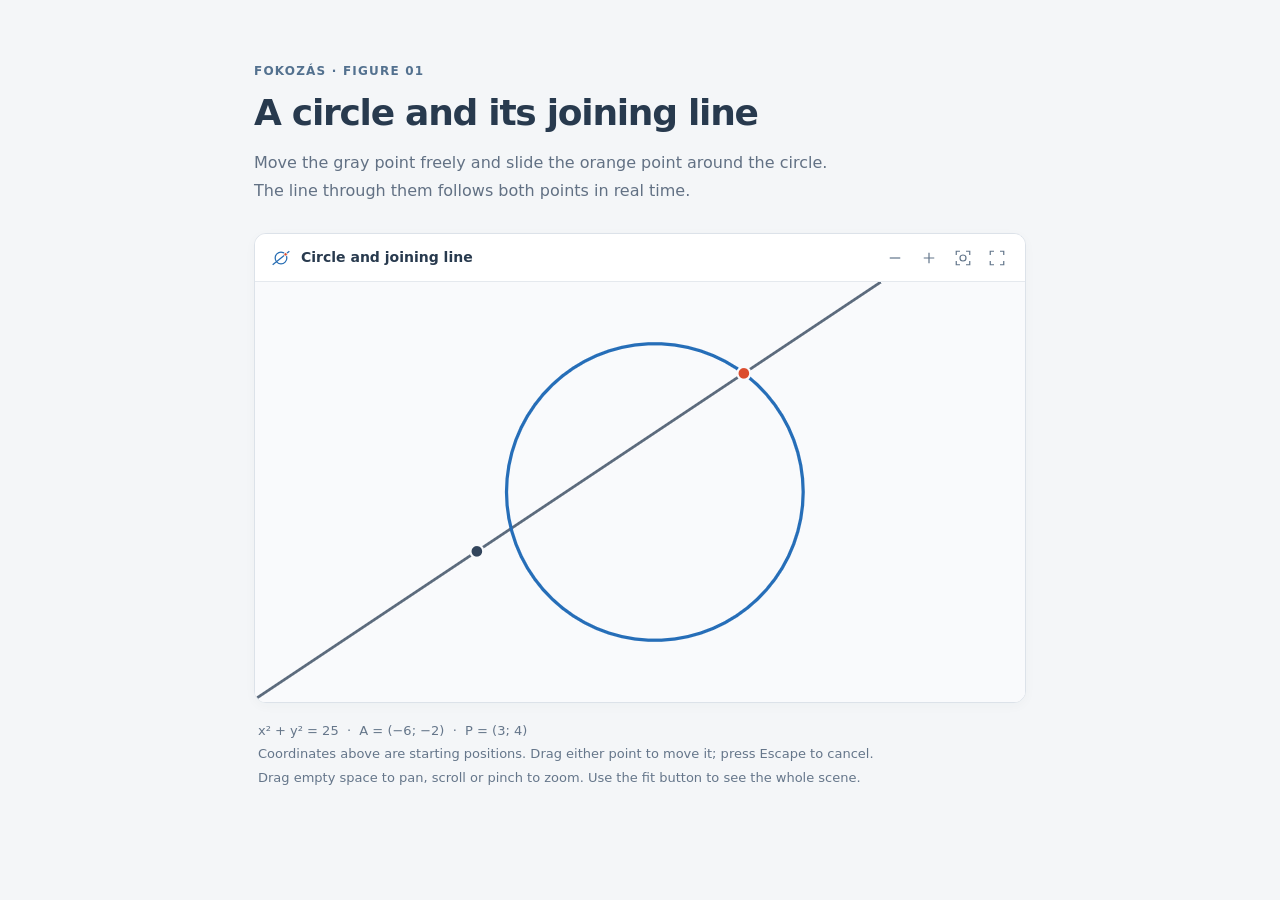
==== index.html @ 8edcafea "Publish initial interactive web demo snapshot" ====
<!doctype html>
<html lang="en">
<head>
  <meta charset="utf-8">
  <meta name="viewport" content="width=device-width, initial-scale=1">
  <title>Fokozás · Geometry figure</title>
  <script src="fokozas-widget.js" defer></script>
  <style>
    * { box-sizing: border-box; }
    body { margin: 0; background: #f4f6f8; color: #283a4e; font-family: system-ui, sans-serif; }
    main { max-width: 820px; margin: 0 auto; padding: 64px 24px 48px; }
    .eyebrow { margin: 0 0 14px; color: #53718f; font-size: 12px; font-weight: 650; letter-spacing: .1em; }
    h1 { margin: 0 0 16px; font-size: clamp(26px, 4vw, 36px); font-weight: 600; letter-spacing: -.035em; }
    .intro { max-width: 600px; margin: 0 0 28px; color: #627184; font-size: 16px; line-height: 1.75; }
    figure { margin: 0; }
    fokozas-viewport { --fokozas-height: clamp(320px, 56vw, 470px); }
    figcaption { padding: 16px 4px 0; font-size: 13px; line-height: 1.8; color: #65768a; }
    .equation { white-space: nowrap; }
    @media (max-width: 500px) { main { padding: 32px 16px; } }
  </style>
</head>
<body>
  <main>
    <p class="eyebrow">FOKOZÁS · FIGURE 01</p>
    <h1>A circle and its joining line</h1>
    <p class="intro">Move the gray point freely and slide the orange point around the circle. The line through them follows both points in real time.</p>
    <figure>
      <fokozas-viewport label="Circle and joining line"></fokozas-viewport>
      <figcaption>
        <span class="equation">x² + y² = 25</span> &nbsp;·&nbsp;
        <span class="equation">A = (−6; −2)</span> &nbsp;·&nbsp;
        <span class="equation">P = (3; 4)</span>
        <br>Coordinates above are starting positions. Drag either point to move it; press Escape to cancel.
        <br>Drag empty space to pan, scroll or pinch to zoom. Use the fit button to see the whole scene.
      </figcaption>
    </figure>
  </main>
</body>
</html>
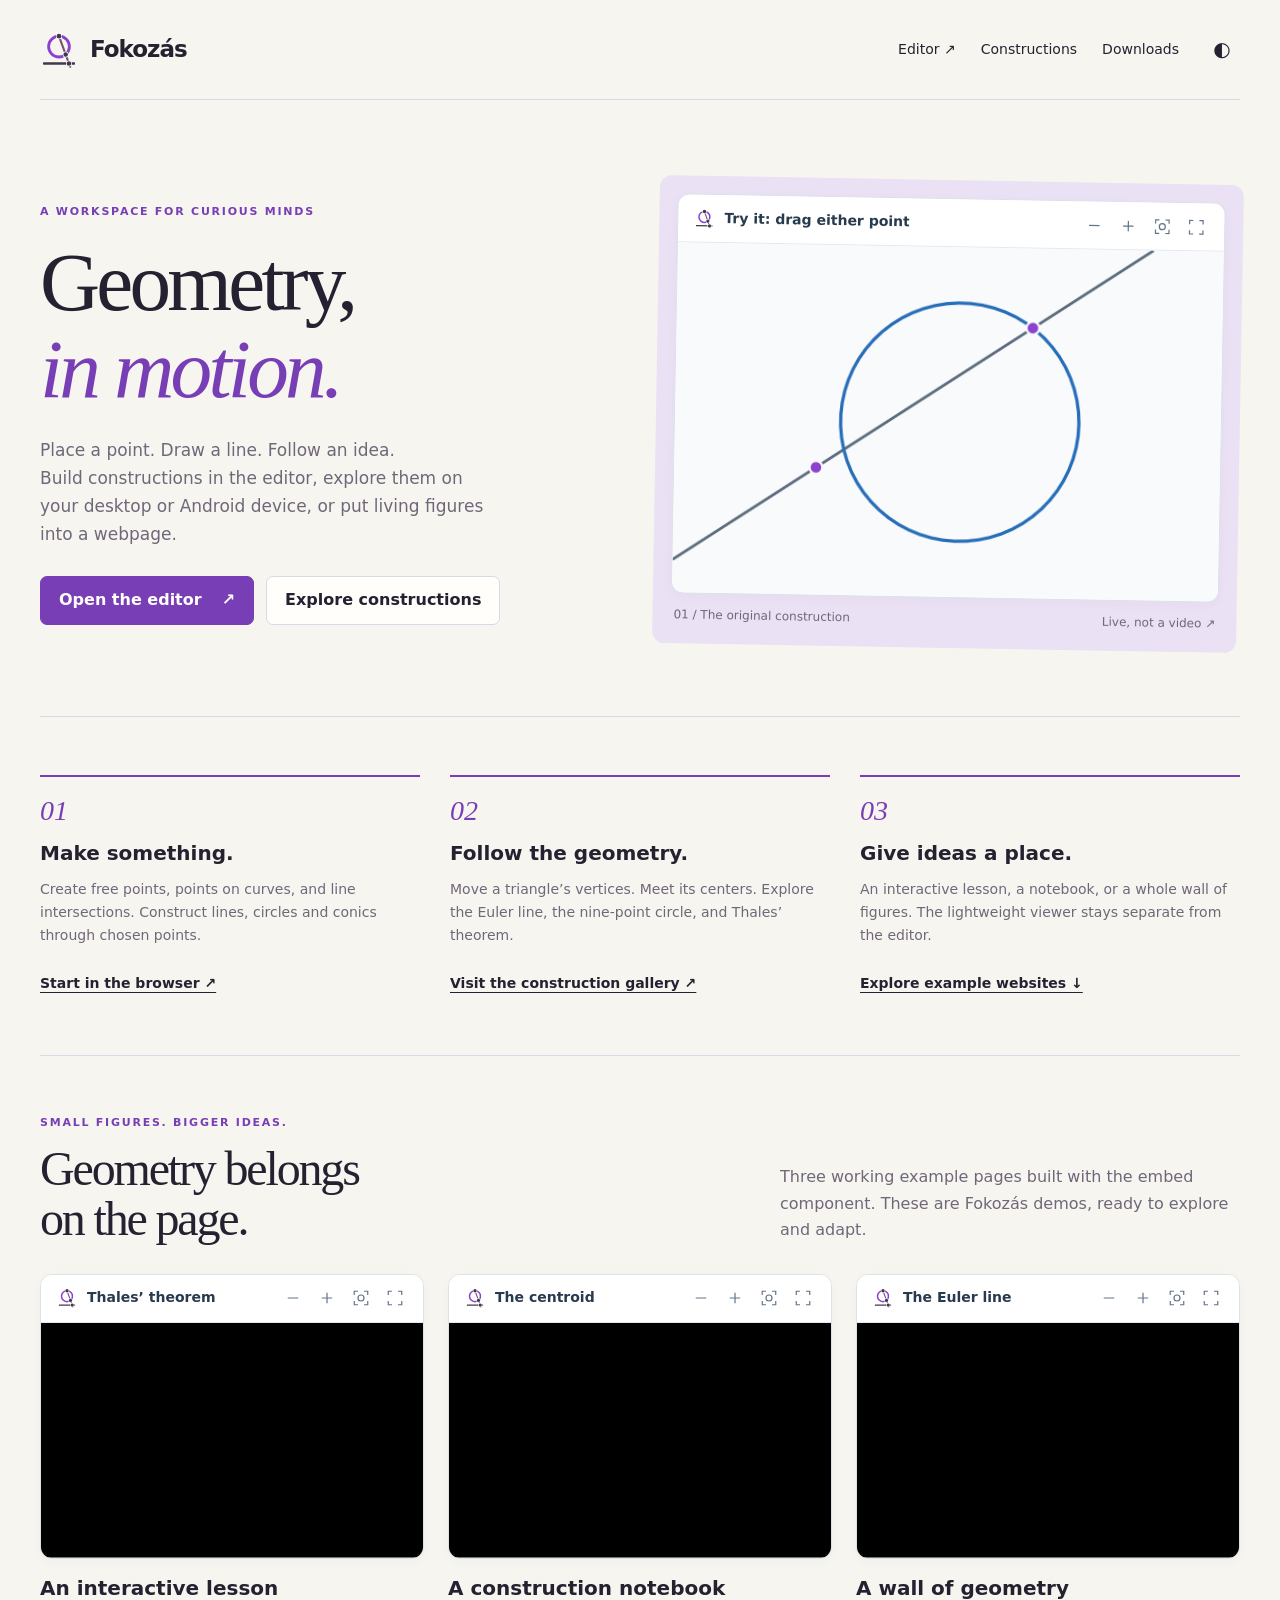
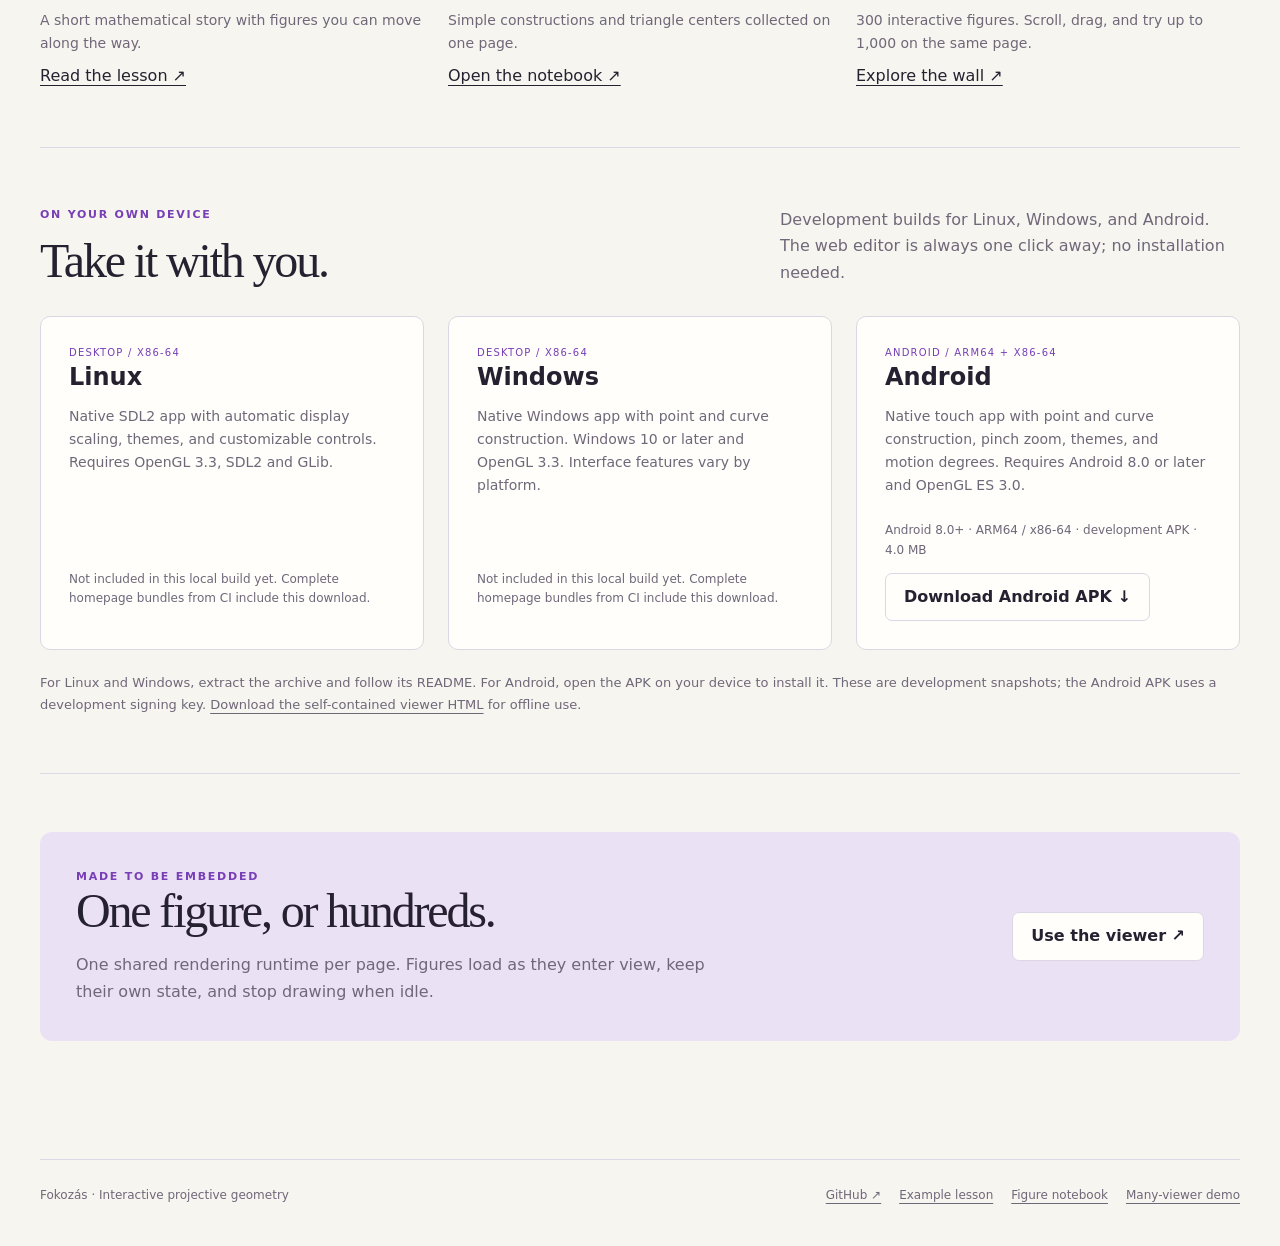
==== commit 139679b9: "Publish current Fokozas website for phone and desktop access" ====
--- a/index.html
+++ b/index.html
@@ -1,39 +1,6 @@
-<!doctype html>
-<html lang="en">
-<head>
-  <meta charset="utf-8">
-  <meta name="viewport" content="width=device-width, initial-scale=1">
-  <title>Fokozás · Geometry figure</title>
-  <script src="fokozas-widget.js" defer></script>
-  <style>
-    * { box-sizing: border-box; }
-    body { margin: 0; background: #f4f6f8; color: #283a4e; font-family: system-ui, sans-serif; }
-    main { max-width: 820px; margin: 0 auto; padding: 64px 24px 48px; }
-    .eyebrow { margin: 0 0 14px; color: #53718f; font-size: 12px; font-weight: 650; letter-spacing: .1em; }
-    h1 { margin: 0 0 16px; font-size: clamp(26px, 4vw, 36px); font-weight: 600; letter-spacing: -.035em; }
-    .intro { max-width: 600px; margin: 0 0 28px; color: #627184; font-size: 16px; line-height: 1.75; }
-    figure { margin: 0; }
-    fokozas-viewport { --fokozas-height: clamp(320px, 56vw, 470px); }
-    figcaption { padding: 16px 4px 0; font-size: 13px; line-height: 1.8; color: #65768a; }
-    .equation { white-space: nowrap; }
-    @media (max-width: 500px) { main { padding: 32px 16px; } }
-  </style>
-</head>
-<body>
-  <main>
-    <p class="eyebrow">FOKOZÁS · FIGURE 01</p>
-    <h1>A circle and its joining line</h1>
-    <p class="intro">Move the gray point freely and slide the orange point around the circle. The line through them follows both points in real time.</p>
-    <figure>
-      <fokozas-viewport label="Circle and joining line"></fokozas-viewport>
-      <figcaption>
-        <span class="equation">x² + y² = 25</span> &nbsp;·&nbsp;
-        <span class="equation">A = (−6; −2)</span> &nbsp;·&nbsp;
-        <span class="equation">P = (3; 4)</span>
-        <br>Coordinates above are starting positions. Drag either point to move it; press Escape to cancel.
-        <br>Drag empty space to pan, scroll or pinch to zoom. Use the fit button to see the whole scene.
-      </figcaption>
-    </figure>
-  </main>
-</body>
-</html>
+<!doctype html><html lang="en"><head><meta charset="utf-8"><meta name="viewport" content="width=device-width,initial-scale=1"><meta name="description" content="Explore geometry with Fokozás: an online editor, desktop and Android apps, and interactive constructions for your website."><title>Geometry, in motion · Fokozás</title><link rel="icon" href="favicon.svg" type="image/svg+xml"><link rel="alternate icon" href="favicon.ico"><link rel="stylesheet" href="style.css"><script src="viewer/fokozas-widget.js" defer></script><script src="portal.js" defer></script></head><body><a class="skip" href="#main">Skip to content</a><div class="wrap"><header><a class="brand" href="./"><img class="light-logo" src="logo-light.svg" alt=""><img class="dark-logo" src="logo-dark.svg" alt="">Fokozás</a><nav aria-label="Main navigation"><a href="editor/">Editor ↗</a><a href="gallery.html">Constructions</a><a href="index.html#downloads">Downloads</a><button class="theme" data-theme-cycle aria-label="Theme: system" title="Theme: system">◐</button></nav></header><main id="main">
+<section class="hero"><div><div class="eyebrow">A workspace for curious minds</div><h1>Geometry,<br><em>in motion.</em></h1><p>Place a point. Draw a line. Follow an idea.<br>Build constructions in the editor, explore them on your desktop or Android device, or put living figures into a webpage.</p><div class="actions"><a class="button primary" href="editor/">Open the editor <span>↗</span></a><a class="button" href="gallery.html">Explore constructions</a></div></div><div class="hero-figure"><fokozas-viewport label="Try it: drag either point" example="demo"></fokozas-viewport><div class="figure-caption"><span>01 / The original construction</span><span>Live, not a video ↗</span></div></div></section>
+<section class="section"><div class="paths"><article class="path"><span class="number">01</span><h3>Make something.</h3><p>Create free points, points on curves, and line intersections. Construct lines, circles and conics through chosen points.</p><a href="editor/">Start in the browser ↗</a></article><article class="path"><span class="number">02</span><h3>Follow the geometry.</h3><p>Move a triangle’s vertices. Meet its centers. Explore the Euler line, the nine-point circle, and Thales’ theorem.</p><a href="gallery.html">Visit the construction gallery ↗</a></article><article class="path"><span class="number">03</span><h3>Give ideas a place.</h3><p>An interactive lesson, a notebook, or a whole wall of figures. The lightweight viewer stays separate from the editor.</p><a href="#examples">Explore example websites ↓</a></article></div></section>
+<section class="section" id="examples"><div class="section-heading"><div><div class="eyebrow">Small figures. Bigger ideas.</div><h2>Geometry belongs<br>on the page.</h2></div><p>Three working example pages built with the embed component. These are Fokozás demos, ready to explore and adapt.</p></div><div class="gallery-grid"><article class="construction"><fokozas-viewport label="Thales’ theorem" example="thales"></fokozas-viewport><h3>An interactive lesson</h3><p>A short mathematical story with figures you can move along the way.</p><a href="lesson.html">Read the lesson ↗</a></article><article class="construction"><fokozas-viewport label="The centroid" example="centroid"></fokozas-viewport><h3>A construction notebook</h3><p>Simple constructions and triangle centers collected on one page.</p><a href="notebook.html">Open the notebook ↗</a></article><article class="construction"><fokozas-viewport label="The Euler line" example="euler"></fokozas-viewport><h3>A wall of geometry</h3><p>300 interactive figures. Scroll, drag, and try up to 1,000 on the same page.</p><a href="stress.html">Explore the wall ↗</a></article></div></section>
+<section class="section" id="downloads"><div class="section-heading"><div><div class="eyebrow">On your own device</div><h2>Take it with you.</h2></div><p>Development builds for Linux, Windows, and Android. The web editor is always one click away; no installation needed.</p></div><div class="download-grid"><article class="download" data-download="linux"><span class="tag">Desktop / x86-64</span><h3>Linux</h3><p>Native SDL2 app with automatic display scaling, themes, and customizable controls. Requires OpenGL 3.3, SDL2 and GLib.</p><p class="availability">Checking available build…</p><a class="button" download hidden>Download Linux ↓</a></article><article class="download" data-download="windows"><span class="tag">Desktop / x86-64</span><h3>Windows</h3><p>Native Windows app with point and curve construction. Windows 10 or later and OpenGL 3.3. Interface features vary by platform.</p><p class="availability">Checking available build…</p><a class="button" download hidden>Download Windows ↓</a></article><article class="download" data-download="android"><span class="tag">Android / ARM64 + x86-64</span><h3>Android</h3><p>Native touch app with point and curve construction, pinch zoom, themes, and motion degrees. Requires Android 8.0 or later and OpenGL ES 3.0.</p><p class="availability">Checking available build…</p><a class="button" download hidden>Download Android APK ↓</a></article></div><p class="note">For Linux and Windows, extract the archive and follow its README. For Android, open the APK on your device to install it. These are development snapshots; the Android APK uses a development signing key. <a href="viewer/Fokozas.html" download>Download the self-contained viewer HTML</a> for offline use.</p></section>
+<section class="section"><div class="feature-band"><div><div class="eyebrow">Made to be embedded</div><h2>One figure, or hundreds.</h2><p>One shared rendering runtime per page. Figures load as they enter view, keep their own state, and stop drawing when idle.</p></div><a class="button" href="embed.html">Use the viewer ↗</a></div></section></main><footer><span>Fokozás · Interactive projective geometry</span><div><a href="https://github.com/Albertstein99/Fokozas">GitHub ↗</a><a href="lesson.html">Example lesson</a><a href="notebook.html">Figure notebook</a><a href="stress.html">Many-viewer demo</a></div></footer></div></body></html>
--- a/style.css
+++ b/style.css
@@ -0,0 +1 @@
+:root{color-scheme:light;--bg:#f7f5f0;--paper:#fffefa;--ink:#262130;--muted:#706779;--line:#ddd6e4;--purple:#773eb6;--wash:#ebe1f4;--dark:#25202f}*{box-sizing:border-box}html{scroll-behavior:smooth;scroll-padding-top:24px}body{margin:0;background:var(--bg);color:var(--ink);font:16px/1.65 system-ui,sans-serif}body[data-theme=dark]{color-scheme:dark;--bg:#191a1e;--paper:#222329;--ink:#e9e6ee;--muted:#b3abbc;--line:#3d3746;--purple:#c197ec;--wash:#33263e;--dark:#e9e6ee}a{color:inherit;text-underline-offset:4px}a:hover{color:var(--purple)}button,select{font:inherit}button,select,.button{cursor:pointer;border:1px solid var(--line);background:var(--paper);color:var(--ink);border-radius:7px;padding:10px 18px}.button{display:inline-flex;align-items:center;gap:20px;text-decoration:none;font-weight:600}.button.primary{background:var(--purple);color:var(--paper);border-color:var(--purple)}body[data-theme=dark] .button.primary{color:#211829}.button:hover,button:hover{filter:brightness(.94)}:focus-visible{outline:3px solid var(--purple);outline-offset:4px}.skip{position:absolute;left:20px;top:-100px}.skip:focus{top:10px;z-index:10;background:var(--paper)}.wrap{max-width:1280px;margin:auto;padding:0 40px}header{display:flex;align-items:center;justify-content:space-between;gap:24px;min-height:100px;border-bottom:1px solid var(--line)}.brand{display:flex;gap:12px;align-items:center;text-decoration:none;font-weight:700;font-size:23px;letter-spacing:-1px}.brand img{width:38px;height:38px}.dark-logo{display:none}body[data-theme=dark] .light-logo{display:none}body[data-theme=dark] .dark-logo{display:block}nav{display:flex;align-items:center;gap:25px;font-size:14px}nav a{text-decoration:none}nav .theme{padding:0;width:36px;height:36px;font-size:20px;display:grid;place-items:center;background:transparent;border-color:transparent}.eyebrow{text-transform:uppercase;letter-spacing:.16em;font-size:11px;font-weight:700;color:var(--purple)}h1,h2,h3,p{margin:0}h1,h2{font-family:Georgia,'Times New Roman',serif;font-weight:400;line-height:1.04;letter-spacing:-.045em}h1{font-size:clamp(54px,6.5vw,88px);max-width:850px}h1 em{color:var(--purple);font-weight:400}h2{font-size:clamp(34px,4vw,48px)}h3{font-size:20px;line-height:1.3;font-weight:600}p{color:var(--muted)}.hero{display:grid;grid-template-columns:1fr 1.05fr;gap:60px;padding:80px 0 68px;align-items:center}.hero>*{min-width:0}.hero h1{margin:18px 0 24px}.hero p{max-width:460px;font-size:17px}.actions{display:flex;gap:12px;flex-wrap:wrap;margin-top:28px}.hero-figure{background:var(--wash);padding:18px;transform:rotate(1deg);border-radius:12px}.hero-figure fokozas-viewport{--fokozas-height:400px}.figure-caption{display:flex;justify-content:space-between;gap:12px;font-size:12px;color:var(--muted);padding:12px 3px 0}.section{padding:58px 0;border-top:1px solid var(--line)}.section-heading{display:flex;justify-content:space-between;align-items:end;gap:35px;margin-bottom:30px}.section-heading p{max-width:460px}.section-heading .eyebrow{margin-bottom:12px}.paths{display:grid;grid-template-columns:repeat(3,1fr);gap:30px}.path{border-top:2px solid var(--purple);padding-top:18px}.path .number{font:italic 28px Georgia;color:var(--purple)}.path h3{margin:12px 0}.path p{font-size:14px;min-height:76px}.path a{display:inline-block;margin-top:18px;font-size:14px;font-weight:600}.gallery-grid{display:grid;grid-template-columns:repeat(3,minmax(0,1fr));gap:32px 24px}.construction fokozas-viewport{--fokozas-height:285px}.construction h3{margin-top:16px}.construction p{font-size:14px;margin:8px 0}.tag{font-size:10px;letter-spacing:.12em;text-transform:uppercase;color:var(--purple)}.feature-band{padding:36px;background:var(--wash);display:flex;align-items:center;justify-content:space-between;gap:24px;border-radius:12px}.feature-band p{max-width:630px;margin-top:16px}.download-grid{display:grid;grid-template-columns:repeat(auto-fit,minmax(min(100%,280px),1fr));gap:24px}.download{display:flex;flex-direction:column;align-items:flex-start;padding:28px;border:1px solid var(--line);background:var(--paper);border-radius:10px}.download h3{font-size:24px}.download p{font-size:14px;margin:12px 0}.download .availability{font-size:12px;min-height:40px;margin-top:auto;padding-top:12px}.download a[hidden]{display:none}.note{font-size:13px;margin-top:22px}.intro{padding:60px 0 40px}.intro h1{font-size:clamp(44px,6vw,72px);margin:15px 0 22px}.intro p{max-width:760px}.controls{display:flex;gap:16px;align-items:center;flex-wrap:wrap;padding:20px 0;border-block:1px solid var(--line);margin:0 0 28px}.controls label{display:flex;align-items:center;gap:10px}.metrics{margin-left:auto;font-size:13px;color:var(--muted)}.wall{display:grid;grid-template-columns:repeat(auto-fill,minmax(330px,1fr));gap:16px}.wall.dense{grid-template-columns:repeat(auto-fill,minmax(265px,1fr))}.wall fokozas-viewport{--fokozas-height:230px;min-height:230px}.wall.dense fokozas-viewport{--fokozas-height:220px}.article{max-width:820px;margin:auto}.article h2{margin:48px 0 20px}.article p{margin:20px 0}.article fokozas-viewport{--fokozas-height:430px}.article .formula{padding:20px;background:var(--wash);color:var(--ink);font:24px Georgia;text-align:center;border-radius:8px}.notebook{display:grid;grid-template-columns:1fr 1fr;gap:24px}.notebook .construction{border:1px solid var(--line);padding:18px;background:var(--paper)}pre{background:var(--paper);border:1px solid var(--line);border-radius:8px;padding:20px;overflow:auto;font:13px/1.7 monospace}footer{margin-top:60px;padding:26px 0 40px;border-top:1px solid var(--line);display:flex;justify-content:space-between;gap:20px;font-size:12px;color:var(--muted)}footer a{margin-left:18px}body[data-theme=dark] .hero-figure{background:#30263b}@media(max-width:950px){.hero{gap:28px}.gallery-grid{grid-template-columns:repeat(2,minmax(0,1fr))}.hero-figure fokozas-viewport{--fokozas-height:340px}.section-heading{align-items:start;flex-direction:column;gap:18px}nav{gap:14px}}@media(max-width:680px){.wrap{padding:0 20px}header{align-items:start;gap:16px;padding:20px 0;flex-direction:column}nav{flex-wrap:wrap;gap:16px}.hero{grid-template-columns:1fr;padding:44px 0;gap:36px}.hero-figure{transform:none;padding:10px}.hero-figure fokozas-viewport{--fokozas-height:320px}.paths,.gallery-grid,.download-grid,.notebook{grid-template-columns:1fr}.path p{min-height:0}.feature-band{padding:24px;align-items:start;flex-direction:column}.metrics{margin-left:0}.wall,.wall.dense{grid-template-columns:1fr}footer{flex-direction:column}footer a{margin:0 18px 0 0}.article fokozas-viewport{--fokozas-height:340px}}@media(prefers-reduced-motion:reduce){html{scroll-behavior:auto}}
